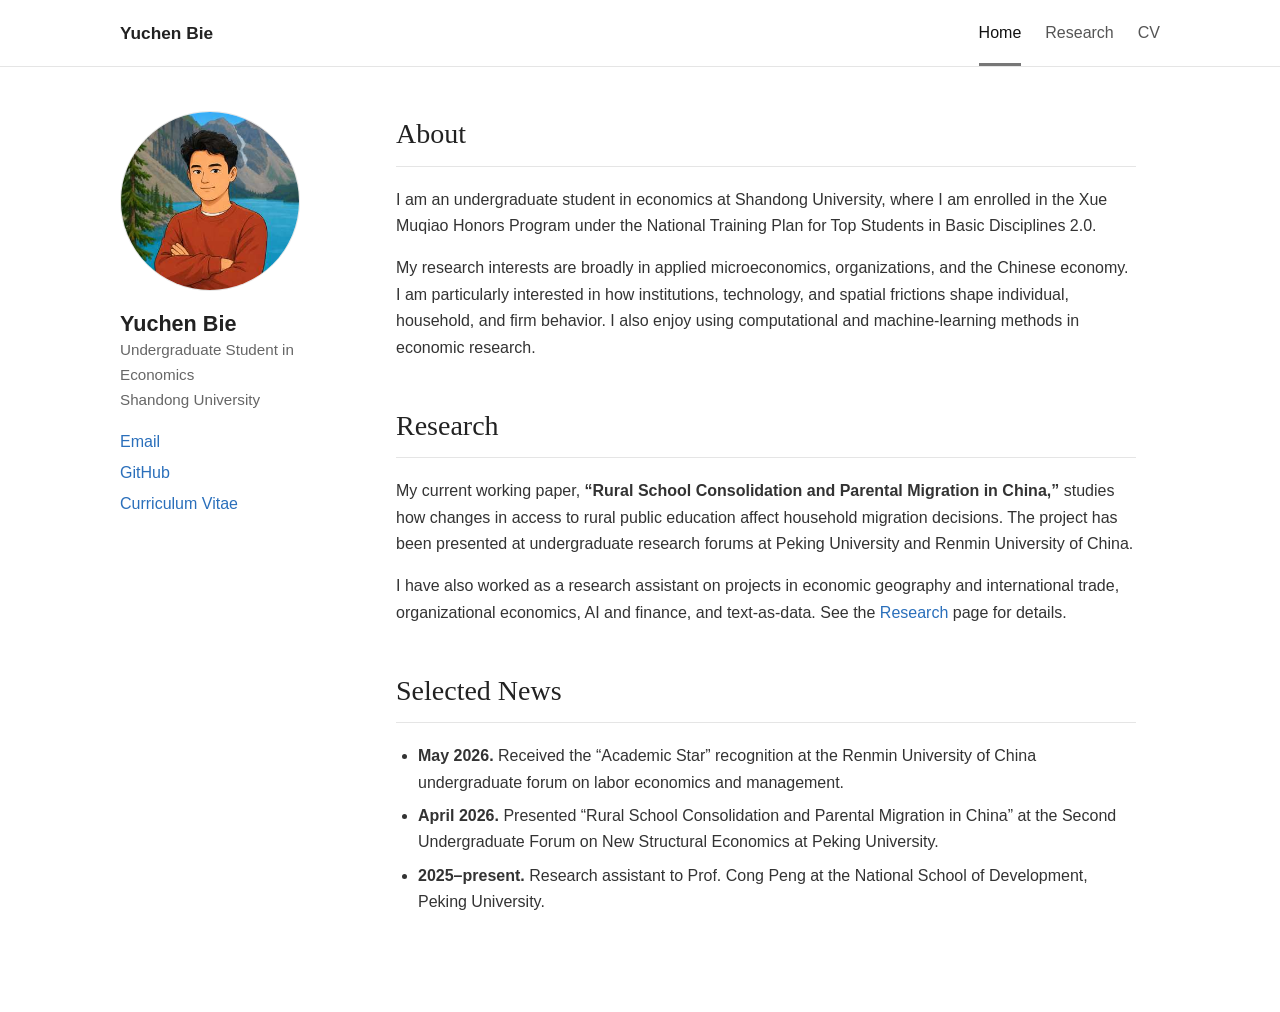
==== index.html @ 05eedcea "Remove Chinese name from sidebar Removed the Chinese name from the sidebar." ====
<!doctype html>
<html lang="en">
<head>
  <meta charset="utf-8">
  <meta name="viewport" content="width=device-width, initial-scale=1">
  <title>Yuchen Bie</title>
  <meta name="description" content="Academic homepage of Yuchen Bie, an undergraduate student in economics at Shandong University.">
  <link rel="canonical" href="https://ycbie.github.io/">
  <link rel="stylesheet" href="./styles.css">
</head>
<body>
  <header class="masthead">
    <div class="masthead-inner">
      <a class="site-title" href="./index.html">Yuchen Bie</a>
      <nav class="site-nav" aria-label="Primary navigation">
        <a class="active" href="./index.html">Home</a>
        <a href="./research.html">Research</a>
        <a href="./cv.html">CV</a>
      </nav>
    </div>
  </header>

  <main class="page-shell">
    <aside class="sidebar">
      <img class="profile-photo" src="./profile.svg" alt="Cartoon portrait of Yuchen Bie">
      <h1>Yuchen Bie</h1>
      <p class="sidebar-role">Undergraduate Student in Economics<br>Shandong University</p>
      <ul class="contact-list">
        <li><a href="mailto:yuchan.pieh@gmail.com">Email</a></li>
        <li><a href="https://github.com/ycbie">GitHub</a></li>
        <li><a href="./cv.html">Curriculum Vitae</a></li>
      </ul>
    </aside>

    <article class="content">
      <h2>About</h2>
      <p>
        I am an undergraduate student in economics at Shandong University, where I am enrolled in the Xue Muqiao Honors Program under the National Training Plan for Top Students in Basic Disciplines 2.0.
      </p>
      <p>
        My research interests are broadly in applied microeconomics, organizations, and the Chinese economy. I am particularly interested in how institutions, technology, and spatial frictions shape individual, household, and firm behavior. I also enjoy using computational and machine-learning methods in economic research.
      </p>

      <h2>Research</h2>
      <p>
        My current working paper, <strong>“Rural School Consolidation and Parental Migration in China,”</strong> studies how changes in access to rural public education affect household migration decisions. The project has been presented at undergraduate research forums at Peking University and Renmin University of China.
      </p>
      <p>
        I have also worked as a research assistant on projects in economic geography and international trade, organizational economics, AI and finance, and text-as-data. See the <a href="./research.html">Research</a> page for details.
      </p>

      <h2>Selected News</h2>
      <ul>
        <li><strong>May 2026.</strong> Received the “Academic Star” recognition at the Renmin University of China undergraduate forum on labor economics and management.</li>
        <li><strong>April 2026.</strong> Presented “Rural School Consolidation and Parental Migration in China” at the Second Undergraduate Forum on New Structural Economics at Peking University.</li>
        <li><strong>2025–present.</strong> Research assistant to Prof. Cong Peng at the National School of Development, Peking University.</li>
      </ul>
    </article>
  </main>
</body>
</html>
---- styles.css ----
/* Minimal academic homepage, inspired by the default GitHub Pages / AcademicPages visual language. */
:root {
  --text: #333;
  --muted: #666;
  --light: #f6f6f6;
  --border: #e5e5e5;
  --link: #2a6fbb;
  --max: 1040px;
}

* { box-sizing: border-box; }
html { scroll-behavior: smooth; }
body {
  margin: 0;
  color: var(--text);
  background: #fff;
  font-family: -apple-system, BlinkMacSystemFont, "Segoe UI", Roboto, Helvetica, Arial, sans-serif;
  font-size: 16px;
  line-height: 1.65;
}

a { color: var(--link); text-decoration: none; }
a:hover { text-decoration: underline; }

.masthead {
  border-bottom: 1px solid var(--border);
  background: #fff;
}
.masthead-inner {
  width: min(var(--max), calc(100% - 40px));
  margin: 0 auto;
  min-height: 64px;
  display: flex;
  align-items: center;
  justify-content: space-between;
  gap: 24px;
}
.site-title {
  color: #222;
  font-weight: 700;
  font-size: 1.08rem;
}
.site-title:hover { text-decoration: none; }
.site-nav { display: flex; gap: 24px; }
.site-nav a { color: #555; padding: 20px 0 17px; border-bottom: 3px solid transparent; }
.site-nav a.active { color: #111; border-bottom-color: #777; }

.page-shell {
  width: min(var(--max), calc(100% - 40px));
  margin: 44px auto 80px;
  display: grid;
  grid-template-columns: 220px minmax(0, 1fr);
  gap: 56px;
  align-items: start;
}

.sidebar { position: sticky; top: 28px; }
.profile-photo {
  width: 180px;
  height: 180px;
  object-fit: cover;
  border-radius: 50%;
  display: block;
  margin-bottom: 20px;
  border: 1px solid var(--border);
}
.sidebar h1 {
  font-size: 1.35rem;
  line-height: 1.2;
  margin: 0;
  color: #222;
}
.chinese-name { margin: 2px 0 14px; color: var(--muted); }
.sidebar-role { color: var(--muted); margin: 0 0 16px; font-size: .95rem; }
.contact-list { list-style: none; padding: 0; margin: 0 0 18px; }
.contact-list li { margin: 5px 0; }
.pdf-link {
  display: inline-block;
  padding: 7px 11px;
  border: 1px solid #cfcfcf;
  border-radius: 3px;
  color: #444;
  font-size: .92rem;
  background: var(--light);
}
.pdf-link:hover { text-decoration: none; background: #eee; }

.content { max-width: 740px; min-width: 0; }
.content h2 {
  margin: 0 0 20px;
  padding-bottom: 8px;
  border-bottom: 1px solid var(--border);
  color: #222;
  font-family: Georgia, "Times New Roman", serif;
  font-size: 1.75rem;
  font-weight: 500;
}
.content h2:not(:first-child) { margin-top: 42px; }
.content h3 {
  margin: 34px 0 14px;
  color: #333;
  font-size: 1.17rem;
}
.content p { margin: 0 0 16px; }
.content ul { padding-left: 22px; }
.content li { margin: 7px 0; }
.entry { margin: 0 0 28px; }
.entry-title { font-weight: 650; color: #222; margin-bottom: 2px !important; }
.entry-meta, .entry-note { color: var(--muted); font-size: .94rem; }

.cv-row {
  display: grid;
  grid-template-columns: minmax(0, 1fr) auto;
  gap: 24px;
  margin: 0 0 20px;
}
.cv-row p { margin-bottom: 4px; }
.cv-date { color: var(--muted); white-space: nowrap; font-size: .94rem; }

@media (max-width: 760px) {
  .masthead-inner { align-items: flex-start; padding: 14px 0; flex-direction: column; gap: 4px; }
  .site-nav { gap: 18px; }
  .site-nav a { padding: 7px 0 8px; }
  .page-shell { grid-template-columns: 1fr; gap: 34px; margin-top: 32px; }
  .sidebar { position: static; }
  .profile-photo { width: 140px; height: 140px; }
  .cv-row { grid-template-columns: 1fr; gap: 2px; }
  .cv-date { margin-top: -3px; }
}
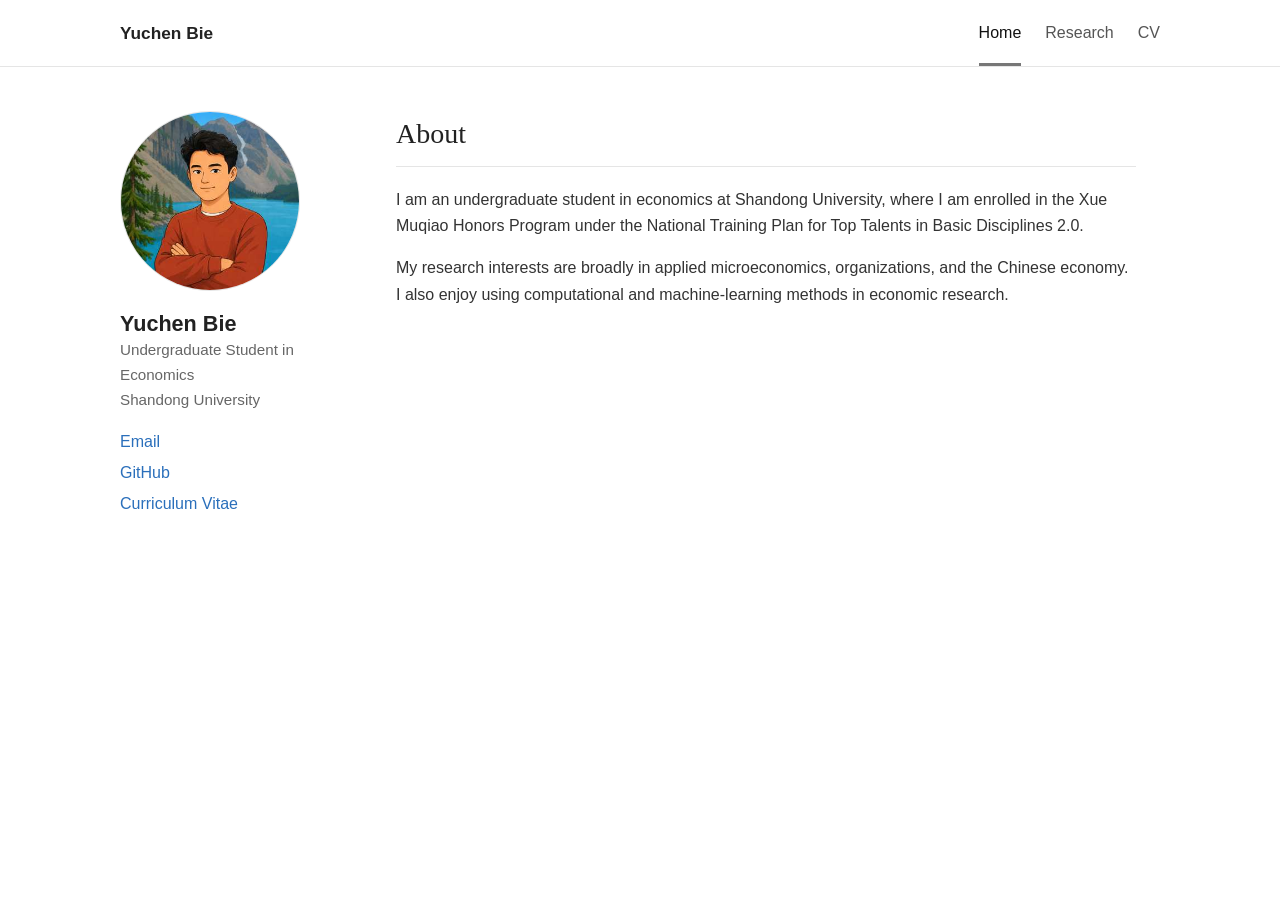
==== commit f5f05fbd: "Revise academic background and remove research section Updated the description of academic backgroun" ====
--- a/index.html
+++ b/index.html
@@ -35,26 +35,12 @@
     <article class="content">
       <h2>About</h2>
       <p>
-        I am an undergraduate student in economics at Shandong University, where I am enrolled in the Xue Muqiao Honors Program under the National Training Plan for Top Students in Basic Disciplines 2.0.
+        I am an undergraduate student in economics at Shandong University, where I am enrolled in the Xue Muqiao Honors Program under the National Training Plan for Top Talents in Basic Disciplines 2.0.
       </p>
       <p>
-        My research interests are broadly in applied microeconomics, organizations, and the Chinese economy. I am particularly interested in how institutions, technology, and spatial frictions shape individual, household, and firm behavior. I also enjoy using computational and machine-learning methods in economic research.
+        My research interests are broadly in applied microeconomics, organizations, and the Chinese economy. I also enjoy using computational and machine-learning methods in economic research.
       </p>
-
-      <h2>Research</h2>
-      <p>
-        My current working paper, <strong>“Rural School Consolidation and Parental Migration in China,”</strong> studies how changes in access to rural public education affect household migration decisions. The project has been presented at undergraduate research forums at Peking University and Renmin University of China.
-      </p>
-      <p>
-        I have also worked as a research assistant on projects in economic geography and international trade, organizational economics, AI and finance, and text-as-data. See the <a href="./research.html">Research</a> page for details.
-      </p>
-
-      <h2>Selected News</h2>
-      <ul>
-        <li><strong>May 2026.</strong> Received the “Academic Star” recognition at the Renmin University of China undergraduate forum on labor economics and management.</li>
-        <li><strong>April 2026.</strong> Presented “Rural School Consolidation and Parental Migration in China” at the Second Undergraduate Forum on New Structural Economics at Peking University.</li>
-        <li><strong>2025–present.</strong> Research assistant to Prof. Cong Peng at the National School of Development, Peking University.</li>
-      </ul>
+      
     </article>
   </main>
 </body>
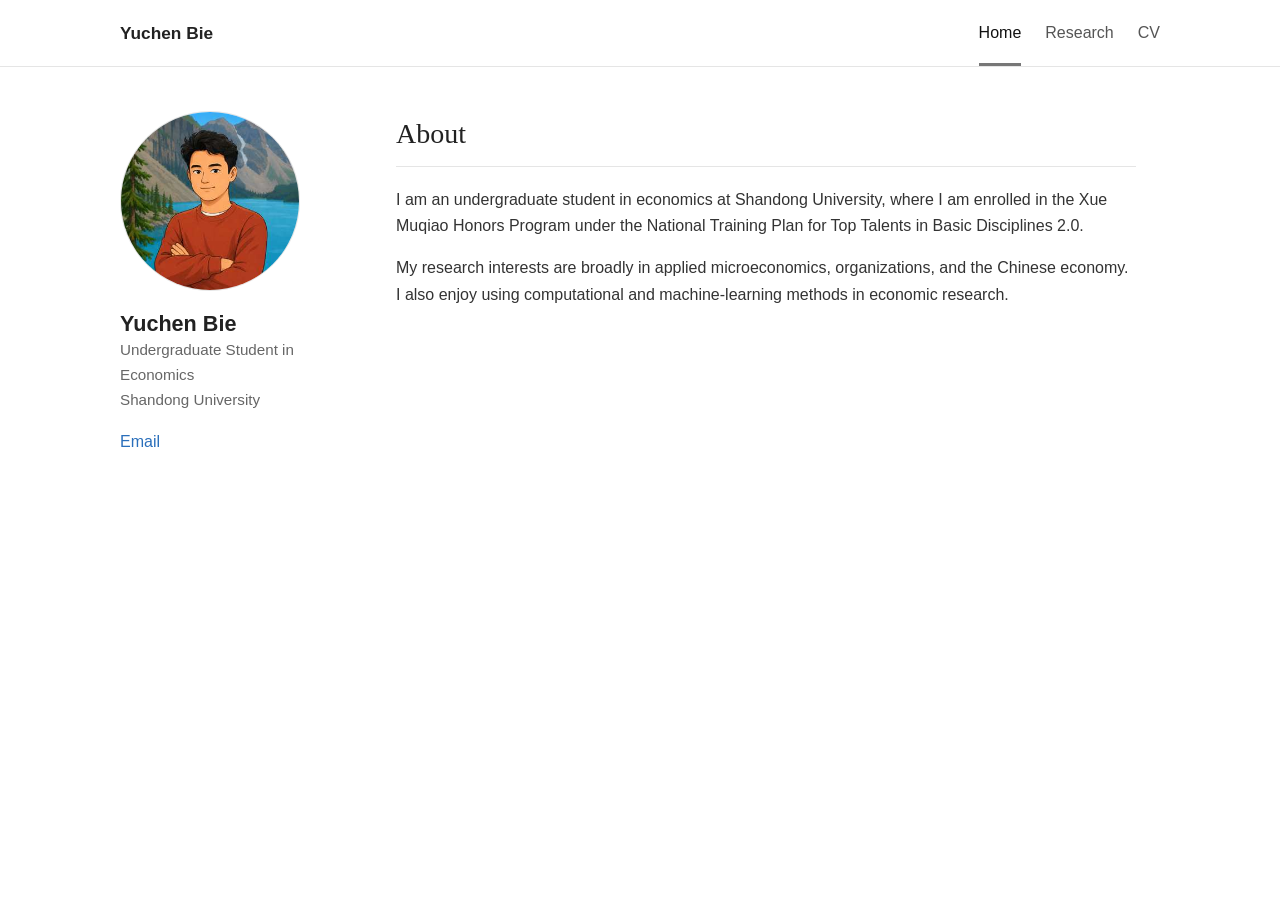
==== commit fb84c3f2: "Remove links from contact list in index.html Removed GitHub and Curriculum Vitae links from the side" ====
--- a/index.html
+++ b/index.html
@@ -27,8 +27,6 @@
       <p class="sidebar-role">Undergraduate Student in Economics<br>Shandong University</p>
       <ul class="contact-list">
         <li><a href="mailto:yuchan.pieh@gmail.com">Email</a></li>
-        <li><a href="https://github.com/ycbie">GitHub</a></li>
-        <li><a href="./cv.html">Curriculum Vitae</a></li>
       </ul>
     </aside>
 
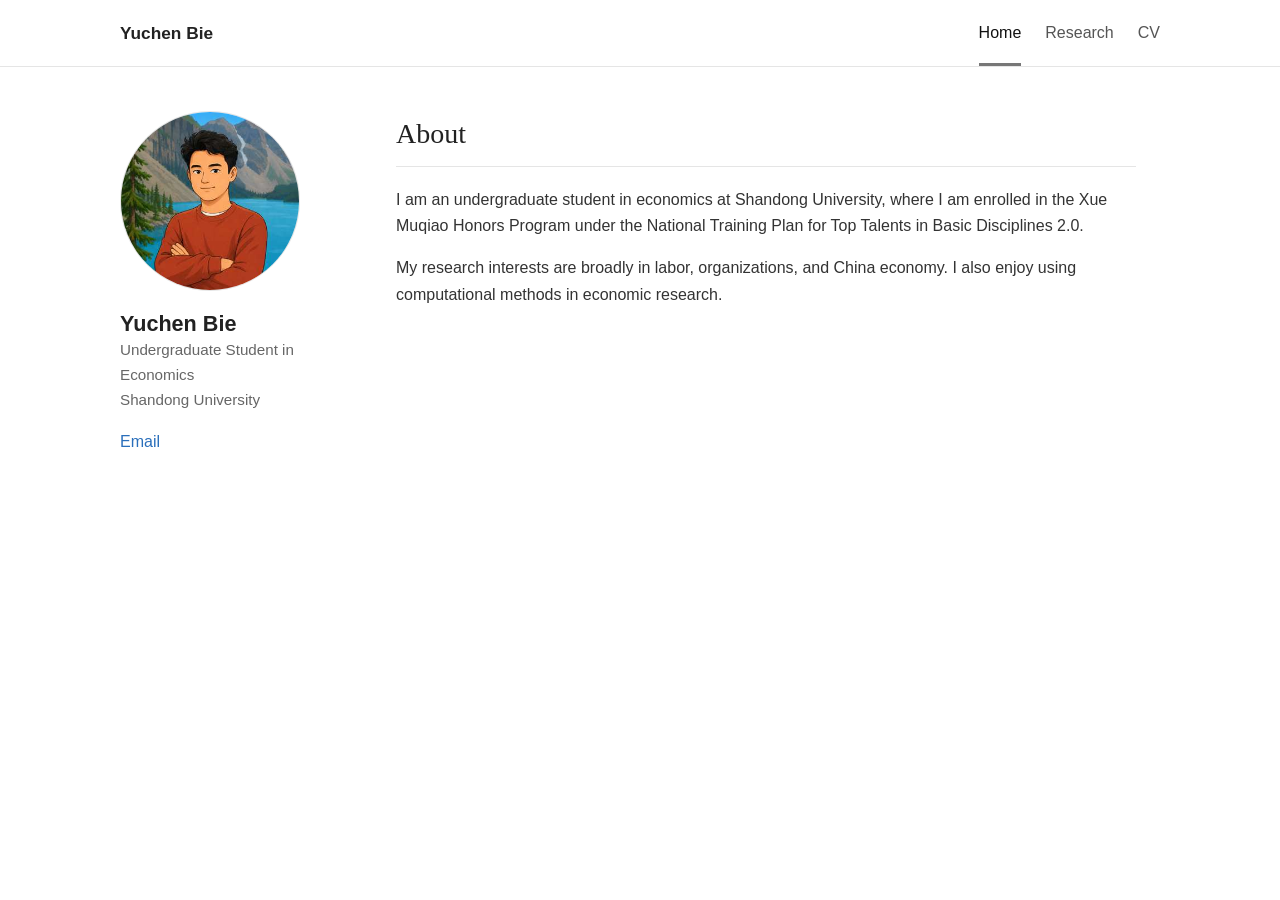
==== commit 21b7b68b: "Update research interests in index.html" ====
--- a/index.html
+++ b/index.html
@@ -36,7 +36,7 @@
         I am an undergraduate student in economics at Shandong University, where I am enrolled in the Xue Muqiao Honors Program under the National Training Plan for Top Talents in Basic Disciplines 2.0.
       </p>
       <p>
-        My research interests are broadly in applied microeconomics, organizations, and the Chinese economy. I also enjoy using computational and machine-learning methods in economic research.
+        My research interests are broadly in labor, organizations, and China economy. I also enjoy using computational methods in economic research.
       </p>
       
     </article>
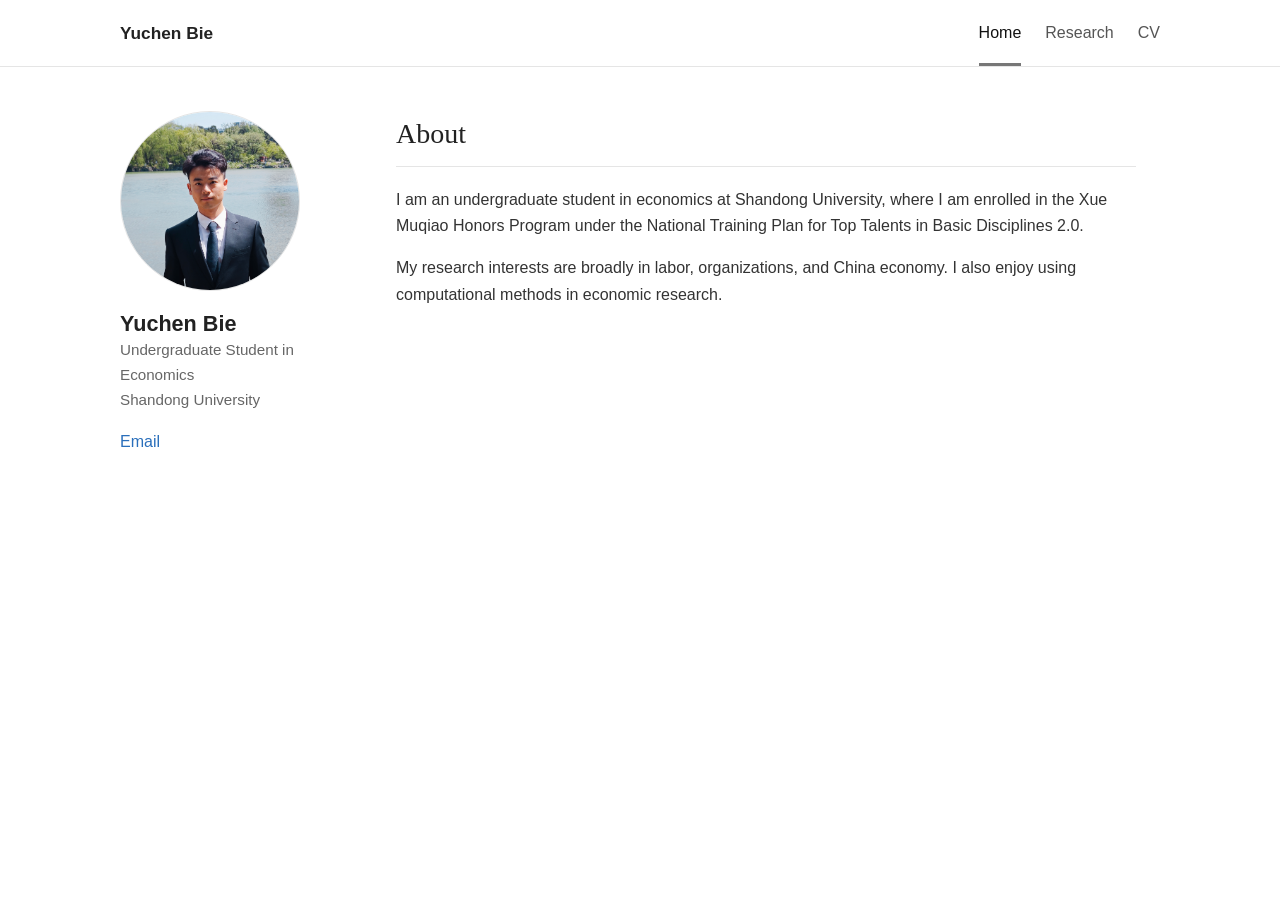
==== commit 0b0114c4: "Update profile photo in index.html" ====
--- a/index.html
+++ b/index.html
@@ -22,7 +22,7 @@
 
   <main class="page-shell">
     <aside class="sidebar">
-      <img class="profile-photo" src="./profile.svg" alt="Cartoon portrait of Yuchen Bie">
+      <img class="profile-photo" src="./atWeiming.jpg" alt="Cartoon portrait of Yuchen Bie">
       <h1>Yuchen Bie</h1>
       <p class="sidebar-role">Undergraduate Student in Economics<br>Shandong University</p>
       <ul class="contact-list">
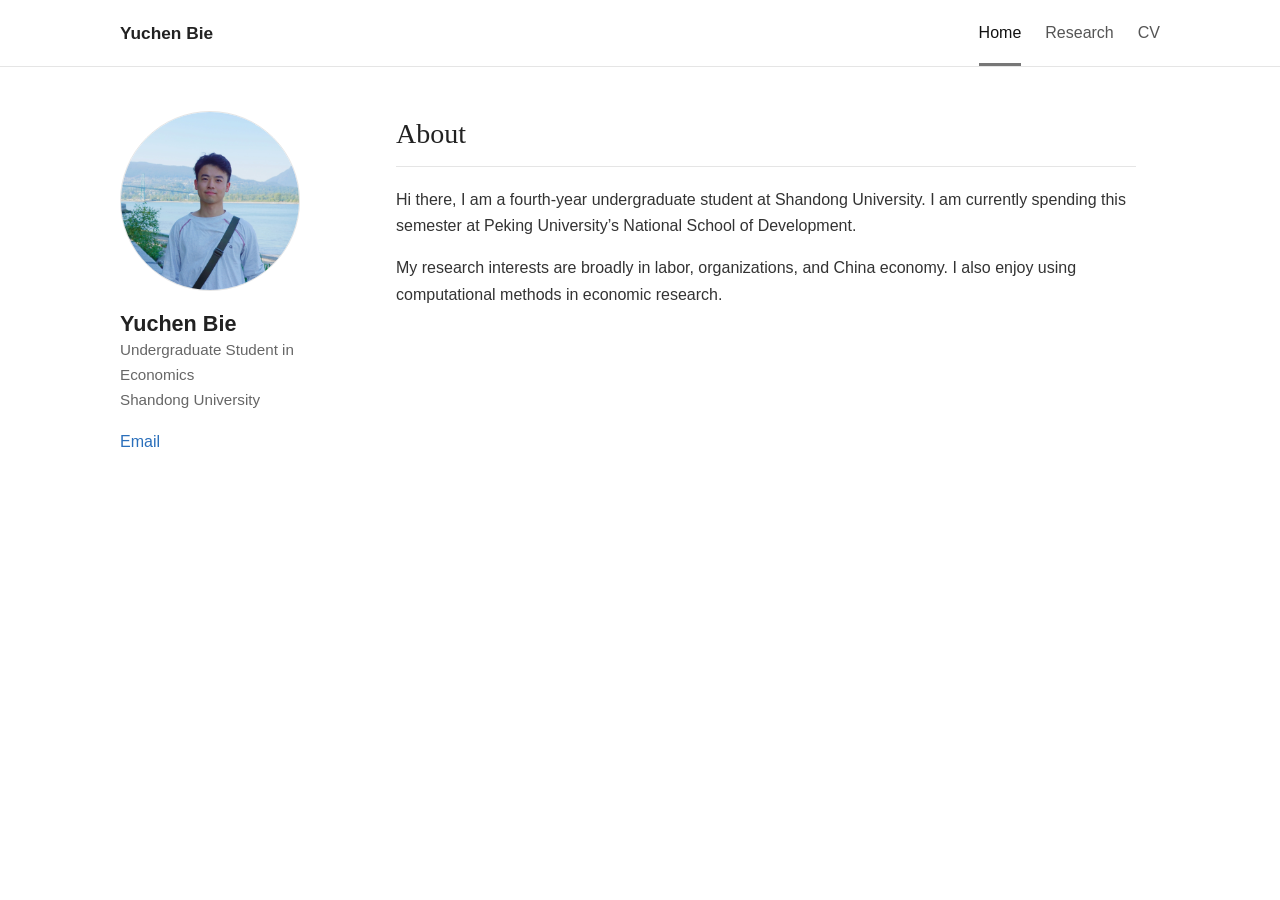
==== commit 8ead7cf1: "Change profile image and update bio Updated profile photo and modified personal introduction." ====
--- a/index.html
+++ b/index.html
@@ -22,7 +22,7 @@
 
   <main class="page-shell">
     <aside class="sidebar">
-      <img class="profile-photo" src="./atWeiming.jpg" alt="Cartoon portrait of Yuchen Bie">
+      <img class="profile-photo" src="./atVCV.jpg" alt="Portrait of Yuchen Bie">
       <h1>Yuchen Bie</h1>
       <p class="sidebar-role">Undergraduate Student in Economics<br>Shandong University</p>
       <ul class="contact-list">
@@ -33,7 +33,7 @@
     <article class="content">
       <h2>About</h2>
       <p>
-        I am an undergraduate student in economics at Shandong University, where I am enrolled in the Xue Muqiao Honors Program under the National Training Plan for Top Talents in Basic Disciplines 2.0.
+        Hi there, I am a fourth-year undergraduate student at Shandong University. I am currently spending this semester at Peking University’s National School of Development.
       </p>
       <p>
         My research interests are broadly in labor, organizations, and China economy. I also enjoy using computational methods in economic research.
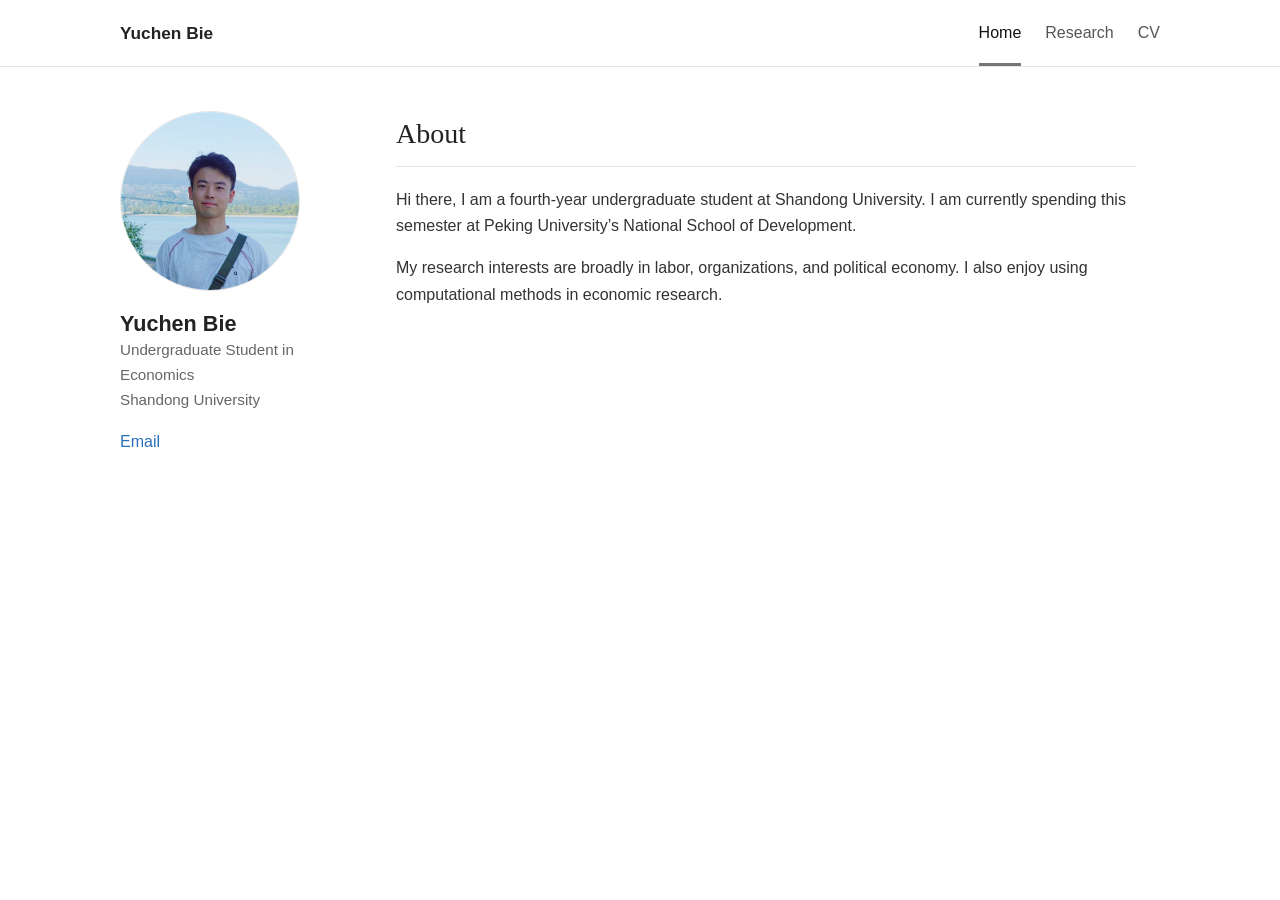
==== commit f663011c: "Update index.html" ====
--- a/index.html
+++ b/index.html
@@ -36,7 +36,7 @@
         Hi there, I am a fourth-year undergraduate student at Shandong University. I am currently spending this semester at Peking University’s National School of Development.
       </p>
       <p>
-        My research interests are broadly in labor, organizations, and China economy. I also enjoy using computational methods in economic research.
+        My research interests are broadly in labor, organizations, and political economy. I also enjoy using computational methods in economic research.
       </p>
       
     </article>
